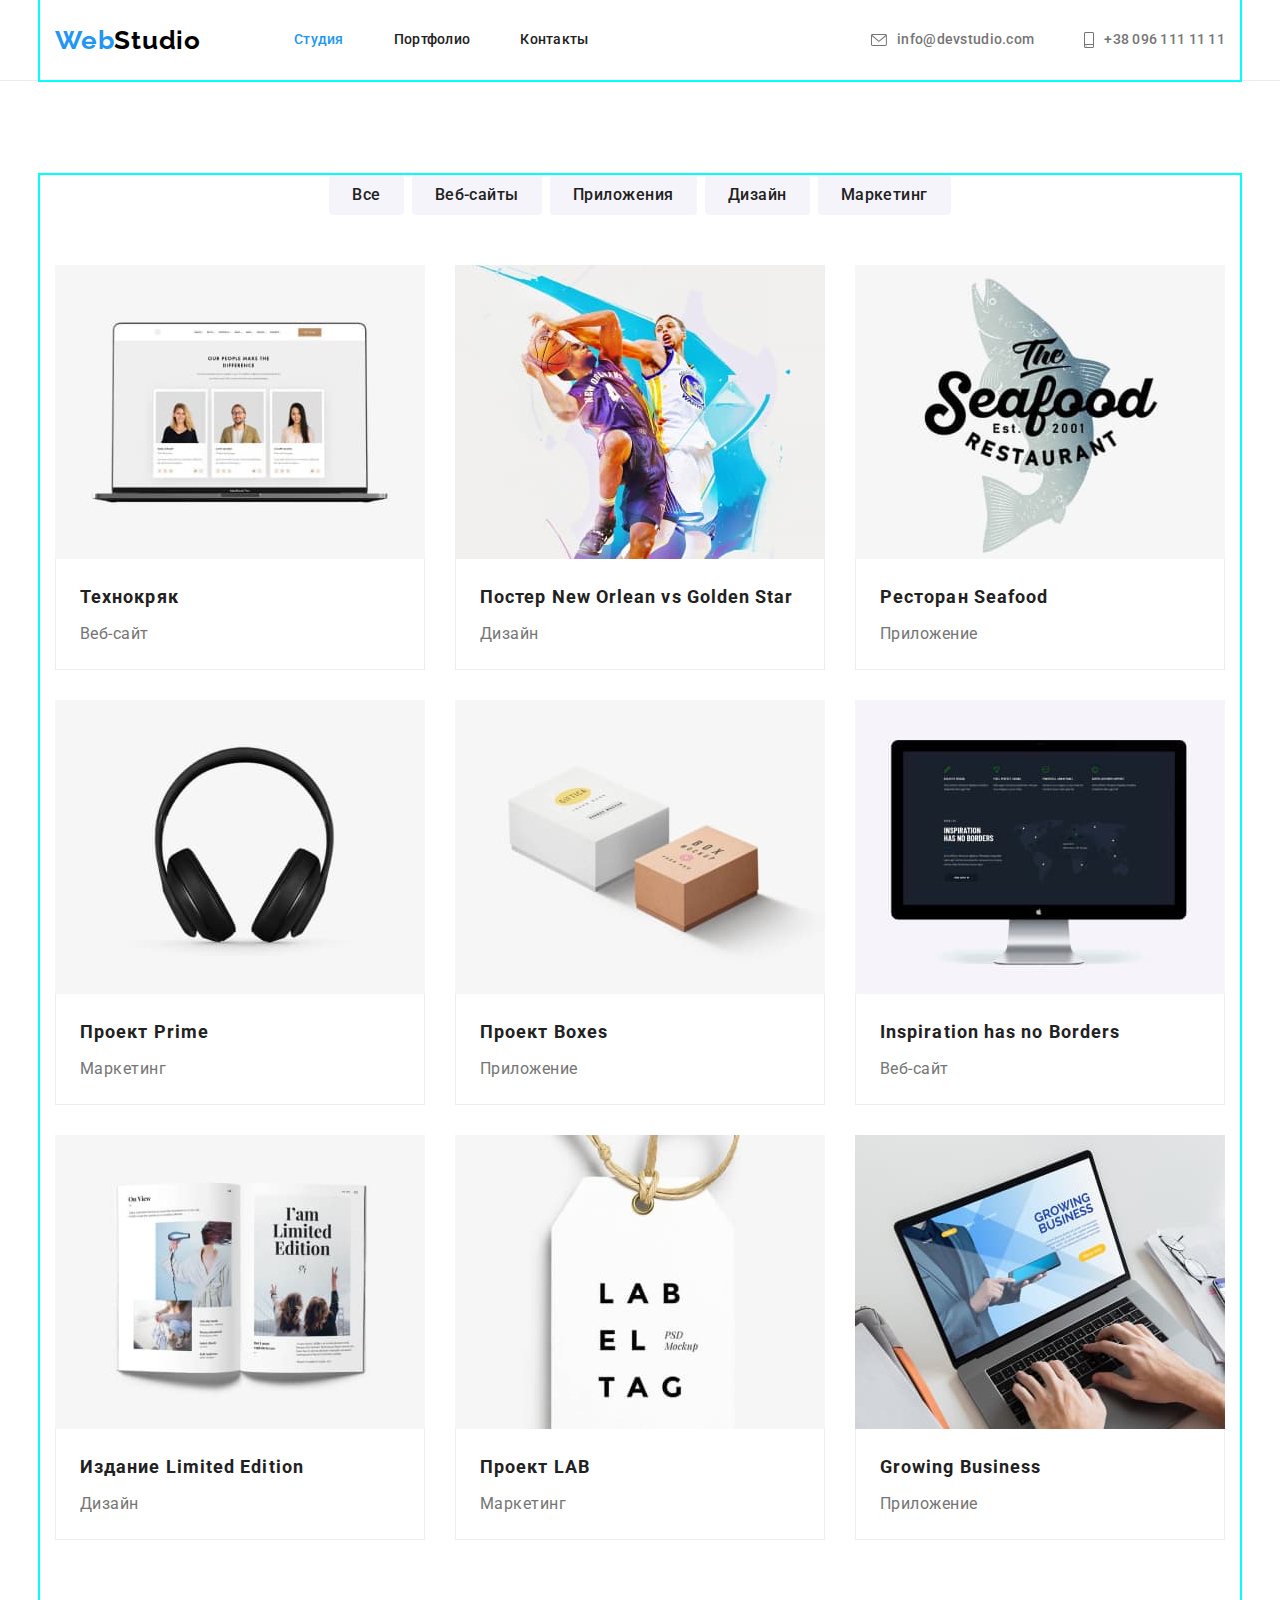
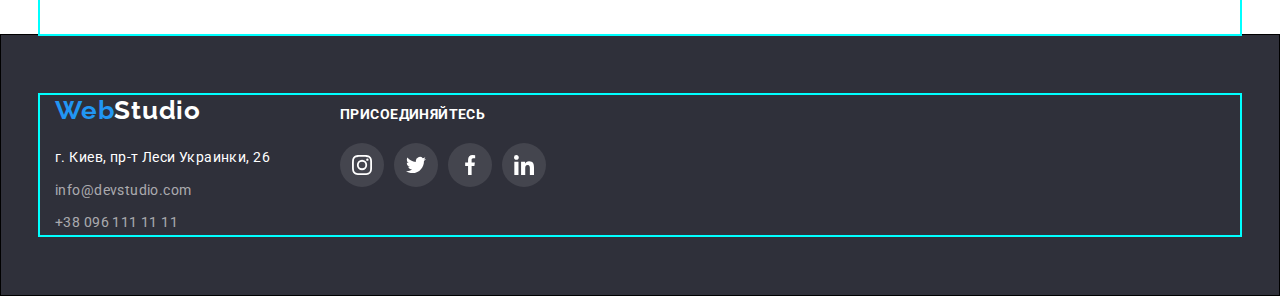
==== portfolio.html @ 5bb13214 "adds files of previous work to the new d / z" ====
<!DOCTYPE html>
<html lang="ru">
  <head>
    <meta charset="UTF-8" />
    <meta name="viewport" content="width=device-width, initial-scale=1.0" />
    <link rel="preconnect" href="https://fonts.gstatic.com" />
    <link
      href="https://fonts.googleapis.com/css2?family=Raleway:wght@700&family=Roboto:wght@400;500;700;900&display=swap"
      rel="stylesheet"
    />
    <link
      rel="stylesheet"
      href="https://cdnjs.cloudflare.com/ajax/libs/modern-normalize/1.0.0/modern-normalize.min.css"
    />
    <link rel="stylesheet" href="./css/style.css" />
    <title>goit-markup-hw-02-portfolio</title>
  </head>
  <body>
    <!--шапка, навигация, адресс-->
    <header class="page-header">
      <div class="container main-nav">
        <nav class="main-nav">
          <a class="logo" href="./index.html">
            <span class="web">Web</span><span class="studio">Studio</span>
          </a>

          <ul class="site-nav list">
            <li class="item">
              <a class="link current" href="./index.html">Студия</a>
            </li>
            <li class="item">
              <a class="link" href="./portfolio.html">Портфолио</a>
            </li>
            <li class="item"><a class="link" href="">Контакты</a></li>
          </ul>
        </nav>
        <address class="address-header">
          <a class="link" href="mailto:info@devstudio.com">
            <svg width="16" height="12">
              <use href="./images/sprite.svg#icon-envelope"></use>
            </svg>
            info@devstudio.com</a
          >
          <a class="link" href="tel:+380961111111">
            <svg width="10" height="16">
              <use href="./images/sprite.svg#icon-smartphone"></use>
            </svg>
            +38 096 111 11 11</a
          >
        </address>
      </div>
    </header>

    <!--основной контейнер-->
    <main>
      <!-- <h1>Портфолио</h1> -->
      <section class="portfolio">
        <!-- фильтры или радио кнопки -->
        <div class="container">
          <ul class="content-selector list">
            <li class="items">
              <button class="filtres" type="button">Все</button>
            </li>
            <li class="items">
              <button class="filtres" type="button">Веб-сайты</button>
            </li>
            <li class="items">
              <button class="filtres" type="button">Приложения</button>
            </li>
            <li class="items">
              <button class="filtres" type="button">Дизайн</button>
            </li>
            <li class="items">
              <button class="filtres" type="button">Маркетинг</button>
            </li>
          </ul>

          <!-- контент -->
          <ul class="content list">
            <li class="item">
              <a href="#">
                <img src="./images/teshnocryc.jpg" alt="Технокряк. Веб-сайт" />
                <div class="card">
                  <h2 class="section-title">Технокряк</h2>
                  <p class="paragraph">Веб-сайт</p>
                </div>
              </a>
            </li>

            <li class="item">
              <a href="#">
                <img
                  src="./images/poster.jpg"
                  alt="Постер New Orlean vs Golden Star. Дизайн"
                />
                <div class="card">
                  <h2 class="section-title">
                    Постер New Orlean vs Golden Star
                  </h2>
                  <p class="paragraph">Дизайн</p>
                </div>
              </a>
            </li>

            <li class="item">
              <a href="#">
                <img
                  src="./images/restaurant.jpg"
                  alt="Ресторан Seafood. Приложение"
                />
                <div class="card">
                  <h2 class="section-title">Ресторан Seafood</h2>
                  <p class="paragraph">Приложение</p>
                </div>
              </a>
            </li>

            <li class="item">
              <a href="#">
                <img src="./images/prime.jpg" alt="Проект Prime. Маркетинг" />
                <div class="card">
                  <h2 class="section-title">Проект Prime</h2>
                  <p class="paragraph">Маркетинг</p>
                </div>
              </a>
            </li>

            <li class="item">
              <a href="#">
                <img src="./images/boxes.jpg" alt="Проект Boxes. Приложение" />
                <div class="card">
                  <h2 class="section-title">Проект Boxes</h2>
                  <p class="paragraph">Приложение</p>
                </div>
              </a>
            </li>

            <li class="item">
              <a href="#">
                <img
                  src="./images/inspiration.jpg"
                  alt="Inspiration has no Borders. Веб-сайт"
                />
                <div class="card">
                  <h2 class="section-title">Inspiration has no Borders</h2>
                  <p class="paragraph">Веб-сайт</p>
                </div>
              </a>
            </li>

            <li class="item">
              <a href="#">
                <img
                  src="./images/limitededition.jpg"
                  alt="Издание Limited Edition. Дизайн"
                />
                <div class="card">
                  <h2 class="section-title">Издание Limited Edition</h2>
                  <p class="paragraph">Дизайн</p>
                </div>
              </a>
            </li>

            <li class="item">
              <a href="#">
                <img src="./images/lab.jpg" alt="Проект LAB. Маркетинг" />
                <div class="card">
                  <h2 class="section-title">Проект LAB</h2>
                  <p class="paragraph">Маркетинг</p>
                </div>
              </a>
            </li>

            <li class="item">
              <a href="#">
                <img
                  src="./images/growing.jpg"
                  alt="Growing Business. Приложение"
                />
                <div class="card">
                  <h2 class="section-title">Growing Business</h2>
                  <p class="paragraph">Приложение</p>
                </div>
              </a>
            </li>
          </ul>
        </div>
      </section>
    </main>

    <!--подвал или footer-->
    <footer class="footer">
      <div class="container">
        <div class="addres-info">
          <nav class="nav-footer">
            <a class="logo-footer" href="./index.html">
              <span class="web-footer">Web</span
              ><span class="studio-footer">Studio</span>
            </a>
          </nav>

          <address class="address-footer">
            <ul class="list">
              <li class="adds-webstudio">г. Киев, пр-т Леси Украинки, 26</li>

              <li>
                <a class="link-footer" href="mailto:info@devstudio.com"
                  >info@devstudio.com
                </a>
              </li>

              <li>
                <a class="link-footer" href="tel:+380961111111"
                  >+38 096 111 11 11</a
                >
              </li>
            </ul>
          </address>
        </div>
        <div class="socials">
          <h3 class="title">присоединяйтесь</h3>
          <ul class="list">
            <li>
              <a href="#">
                <svg width="20" height="20">
                  <use href="./images/sprite.svg#icon-instagram"></use>
                </svg>
              </a>
            </li>
            <li>
              <a href="#">
                <svg width="20" height="20">
                  <use href="./images/sprite.svg#icon-twitter"></use>
                </svg>
              </a>
            </li>
            <li>
              <a href="#">
                <svg width="20" height="20">
                  <use href="./images/sprite.svg#icon-facebook"></use>
                </svg>
              </a>
            </li>
            <li>
              <a href="#">
                <svg width="20" height="20">
                  <use href="./images/sprite.svg#icon-linkedin"></use>
                </svg>
              </a>
            </li>
          </ul>
        </div>
      </div>
    </footer>
  </body>
</html>
---- css/style.css ----
:root {
  --body-color: #ffffff;
  --primary-text-color: #757575;
  --title-text-color: #212121;
  --accent-color: #2196f3;
  --text-logo-color: #000000;
  --button-primary-color-hover: #188ce8;
  --footer-link-color: rgba(255, 255, 255, 0.6);
  --team-back-color: #f5f4fa;
  --bg-footer-color: #2f303a;
  --bg-hero-color: #c4c4c4;
  --hero-overlay-color: rgba(47, 48, 58, 0.4);
  --cliennt-color: #afb1b8;
  --border-color-header: #ececec;
}

/* -----global attributes------- */
html {
  box-sizing: border-box;
}

body {
  background-color: var(--body-color);
  color: var(--primary-text-color);
  font-family: 'Roboto', sans-serif;
  margin: 0;
}

a {
  text-decoration: none;
  color: inherit;
  display: block;
}
address {
  color: inherit;
  font-style: normal;
}

img {
  display: block;
  max-width: 100%;
  height: auto;
}

/* .....утилиты....... */

.list {
  list-style-type: none;
  padding: 0px;
  margin: 0px;
}

.container {
  width: 1200px;
  margin-left: auto;
  margin-right: auto;
  padding-left: 15px;
  padding-right: 15px;
  outline: 2px solid aqua;
}

.visually-hidden {
  position: absolute;
  width: 1px;
  height: 1px;
  margin: -1px;
  border: 0;
  padding: 0;
  clip: rect(0 0 0 0);
  overflow: hidden;
}

/* ....page-header.... */
.page-header {
  background-color: var(--body-color);
  border-bottom: 1px solid var(--border-color-header);
}

/* main-nav */
.main-nav {
  display: flex;
  align-items: center;
  justify-content: space-between;
}

/* ......logo...... */
.logo {
  display: flex;

  font-family: 'Raleway', sans-serif;
  font-weight: 700;
  font-size: 26px;
  line-height: 1.19;
  text-decoration: none;
  letter-spacing: 0.03em;
}

.logo .web {
  color: var(--accent-color);
}

.logo .studio {
  color: var(--text-logo-color);
}

/* ........site-nav........ */

.site-nav .link:hover,
.site-nav .link:focus,
.site-nav .link.current {
  color: var(--accent-color);
}

.site-nav {
  display: flex;
  margin-left: 93px;
}

/* .site-nav .item {
 margin-right: 50px;
} */
/* .site-nav .item:last-child {
  margin-right: 0px;
} */

.site-nav .item + .item {
  margin-left: 50px;
}

.site-nav .link {
  display: block;
  padding-top: 32px;
  padding-bottom: 32px;

  color: var(--title-text-color);
  font-weight: 500;
  font-size: 14px;
  line-height: 1.14;
  letter-spacing: 0.02em;
}

/* .site-nav .link:hover, 
.site-nav .link:focus {
  color: var(--accent-color);
}*/
/* .site-nav .link.current {
  color: var(--accent-color); 
}*/

/* .........address-header......... */

.address-header {
  display: flex;
}

.address-header .link {
  display: flex;
  align-items: center;
  padding-top: 32px;
  padding-bottom: 32px;

  color: var(--primary-text-color);
  font-weight: 500;
  font-size: 14px;
  line-height: 1.14;
  letter-spacing: 0.02em;
}

.address-header .link:not(:last-child) {
  margin-right: 50px;
}

.address-header .link:hover,
.address-header .link:focus {
  color: var(--accent-color);
}
.address-header .link svg {
  margin-right: 10px;
  fill: currentColor;
}

/* .............hero............... */
.hero {
  padding-top: 200px;
  max-width: 1600px;
  height: 600px;
  margin-left: auto;
  margin-right: auto;

  background-color: var(--bg-hero-color);
  background-image: linear-gradient(
      var(--hero-overlay-color),
      var(--hero-overlay-color)
    ),
    url(../images/hero.jpg);
  background-size: cover;
  background-repeat: no-repeat;
  background-position: center;

  border: 1px solid #000000;
  box-sizing: border-box;
  box-shadow: 0px 4px 4px rgba(0, 0, 0, 0.25);

  text-align: center;
}

.hero-title {
  margin-top: 0px;
  margin-bottom: 30px;

  color: var(--body-color);
  font-weight: 900;
  font-size: 44px;
  line-height: 1.36;

  letter-spacing: 0.06em;
  text-transform: uppercase;
}

/* ...........Button........... */
.button-primary {
  min-width: 200px;

  background-color: var(--accent-color);
  box-shadow: 0px 4px 4px rgba(0, 0, 0, 0.15);
  border-radius: 4px;
  color: var(--body-color);

  font-weight: 700;
  font-size: 16px;
  line-height: 1.9;

  align-items: center;
  text-align: center;
  letter-spacing: 0.06em;

  border: 1px solid transparent;
  padding: 10px 32px;
  display: inline-block;
}

.button-primary:hover,
.button-primary:focus {
  background-color: var(--body-color);
  color: var(--title-text-color);
}

/* ..........Section.......... */
/* .section {
  padding-top: 94px;
  padding-bottom: 94px;
} */

.section .section-title {
  color: var(--title-text-color);
  font-weight: 700;
  font-size: 36px;
  line-height: 1.16;
  text-align: center;
  letter-spacing: 0.03em;

  margin-top: 0px;
  margin-bottom: 50px;
}

.section-team {
  background-color: var(--team-back-color);
  padding-bottom: 94px;
}

.features {
  padding-top: 94px;
  padding-bottom: 94px;
}

.work {
  padding-top: 0px;
  padding-bottom: 94px;
}
.clients-section {
  padding-top: 94px;
  padding-bottom: 94px;
}

/* ...........features............*/
.feature-list {
  display: flex;
}

.feature-list .items {
  width: 270px;
}

.feature-list .items + .items {
  margin-left: 30px;
}

.feature-list .title {
  margin-top: 0px;
  margin-bottom: 10px;

  color: var(--title-text-color);
  font-weight: 700;
  font-size: 14px;
  line-height: 1.14;
  letter-spacing: 0.03em;
  text-transform: uppercase;
}

.feature-list .paragraph {
  margin-top: 0px;
  margin-bottom: 0px;
  font-weight: 400;
  font-size: 14px;
  line-height: 1.71;
  letter-spacing: 0.03em;
}

.feature-list .thumb {
  margin-top: 0px;
  margin-bottom: 30px;
  height: 120px;
  width: 270px;
  border-radius: 4px;
  background-color: var(--team-back-color);
}
.feature-list .thumb svg {
  margin: 25px 100px;
}

/* ::before-общий */
/* .feature-list .items::before {
  content: '';
  display: block;
  height: 120px;
  outline: 1px solid red;
  background-size: contain;
  background-repeat: no-repeat;
  background-position: center;
 margin-bottom: 30px;
  background: #f5f4fa;
  border-radius: 4px;
}
.icon-antenna::before {
  background-image: url();
}
.icon-clock::before {
  background-image: url();
}
.icon-diagram::before {
  background-image: url();
}
.icon-astronaut::before {
  background-image: url();
}  */

/* альтернатива без доп.класса*/
/* .feature-list .items:nth-child(1)::before {
  background-image: url();
}
.feature-list .items:nth-child(2)::before {
  background-image: url();
} */

/* чем мы занимаемся */
.desc {
  display: flex;
}

.desc .item + .item {
  margin-left: 30px;
}

/* .........our-team........... */

.section-team .team {
  display: flex;
}

.team .item + .item {
  margin-left: 30px;
}

.caption {
  padding-top: 94px;
}
.team .item {
  box-shadow: 0px 1px 3px rgba(0, 0, 0, 0.12), 0px 1px 1px rgba(0, 0, 0, 0.14),
    0px 2px 1px rgba(0, 0, 0, 0.2);
  border-radius: 0px 0px 4px 4p;
  background-color: var(--body-color);
}

.item .photo {
  margin-bottom: 30px;
}

.section-team .name {
  color: var(--title-text-color);
  font-weight: 500;
  font-size: 16px;
  line-height: 1.18;
  text-align: center;
  letter-spacing: 0.03em;

  margin-top: 0px;
  margin-bottom: 10px;
}

.section-team .profession {
  font-weight: 400;
  font-size: 16px;
  line-height: 1.18;
  text-align: center;
  letter-spacing: 0.03em;

  margin-top: 0px;
  margin-bottom: 30px;
}

.section-team .socials {
  display: flex;
  justify-content: center;
  margin-bottom: 30px;
}
.section-team .socials .list {
  display: flex;
}

.section-team .socials li:not(:last-child) {
  margin-right: 10px;
}

.section-team .socials a {
  display: flex;
  justify-content: center;
  align-items: center;
  width: 44px;
  height: 44px;
  border-radius: 50%;
  fill: var(--cliennt-color);
  /* background-color: var(--body-color); */
}

.section-team .socials a:hover,
.section-team .socials a:focus {
  fill: var(--body-color);
  background-color: var(--accent-color);
}

/* ....Regular-clients.... */

.clients-section .list {
  display: flex;
}

.list .icon a {
  fill: var(--cliennt-color);
  border: 1px solid #afb1b8;

  box-sizing: border-box;

  border-radius: 4px;
  width: 100%;
  height: 90px;
  margin: 0px;

  display: flex;
  justify-content: center;
  align-items: center;
}

.list .icon {
  display: flex;
  width: calc((100% - 150px) / 6);
}

.list .icon:not(:last-child) {
  margin-right: 30px;
}

.list .icon a:hover,
.list .icon a:focus {
  fill: var(--accent-color);
  border: 1px solid var(--accent-color);
}

/* =======footer======= */

.footer {
  padding-top: 60px;
  padding-bottom: 60px;

  background-color: var(--bg-footer-color);
  border: 1px solid #000000;
  box-sizing: border-box;
  box-shadow: 0px 4px 4px rgba(0, 0, 0, 0.25);
}

/* .address-footer {
  margin-top: 0px;
  margin-bottom: 60px;
}
.footer .list {
  margin-top: 0px;
  margin-bottom: 0px;
} */

.nav-footer {
  margin-top: 0px;
  margin-bottom: 20px;
}

.adds-webstudio {
  color: var(--body-color);
  font-weight: 400;
  font-size: 14px;
  line-height: 1.71;
  letter-spacing: 0.03em;
}
.link-footer {
  font-weight: 400;
  font-size: 14px;
  line-height: 1.71;
  letter-spacing: 0.03em;
  color: rgba(255, 255, 255, 0.6);
}

.address-footer .list li:not(:last-child) {
  margin-bottom: 9px;
}

.link-footer:focus,
.link-footer:hover {
  color: var(--accent-color);
}

.logo-footer {
  font-family: 'Raleway', sans-serif;
  font-weight: 700;
  font-size: 26px;
  line-height: 1.19;
  text-decoration: none;
  letter-spacing: 0.03em;
}

.web-footer {
  color: var(--accent-color);
}

.studio-footer {
  color: var(--body-color);
}

.addres-info {
  margin-right: 70px;
  max-width: 230px;
}

.footer .socials {
  margin: 0px;
  width: 206px;
  height: 80px;
}

.footer .container {
  display: flex;
  align-items: baseline;
  /* height: 252px; */
}

.socials .title {
  font-style: normal;
  font-weight: 700;
  font-size: 14px;
  line-height: 1.14;
  letter-spacing: 0.03em;
  text-transform: uppercase;

  color: var(--body-color);

  margin-top: 0px;
  margin-bottom: 20px;
}

.footer .socials .list {
  display: flex;
}

.footer .socials li:not(:last-child) {
  margin-right: 10px;
}

.footer .socials a {
  display: flex;
  justify-content: center;
  align-items: center;
  width: 44px;
  height: 44px;
  border-radius: 50%;
  fill: var(--body-color);
  background: rgba(255, 255, 255, 0.1);
}

.footer .socials a:hover,
.footer .socials a:focus {
  background-color: var(--accent-color);
}

/*---------- finish------------ */

/* ---------СТИЛИ ПОРТФОЛИО-------------- */
/* .........фильтры или радио кнопки....... */

.filtres {
  color: var(--title-text-color);
  background-color: var(--team-back-color);

  font-weight: 500;
  font-size: 16px;
  line-height: 1.62;
  letter-spacing: 0.03em;

  border-radius: 4px;
  padding: 6px 22px;
  display: inline-block;
  border: 1px solid transparent;

  align-items: center;
  text-align: center;

  min-width: 73px;
}

.content-selector .items + .items {
  margin-left: 8px;
}

/* ........контент портфолио....... */

.portfolio {
  margin: 0px;
  padding-top: 94px;
  padding-bottom: 0px;
}

.content-selector {
  display: flex;
  align-items: center;
  justify-content: center;

  margin-bottom: 50px;
  min-width: 611px;
}

.content-selector .filtres:hover,
.content-selector .filtres:focus,
.content-selector .filtres:active {
  color: var(--body-color);
  background-color: var(--accent-color);
  cursor: pointer;
}

.portfolio .section-title {
  margin-top: 0px;
  margin-bottom: 4px;

  font-weight: 700;
  font-size: 18px;
  line-height: 2;

  letter-spacing: 0.06em;

  color: var(--title-text-color);
}

.portfolio .paragraph {
  margin-top: 0px;
  margin-bottom: 0px;

  font-weight: 400;
  font-size: 16px;
  line-height: 1.87;

  letter-spacing: 0.03em;
}

.portfolio .content {
  display: flex;
  flex-wrap: wrap;
  justify-content: space-between;
}

.portfolio .item {
  width: 370px;

  margin-bottom: 30px;
  margin-right: 30px;
}
/* .content .item:not(:nth-child(3n)) {
  margin-right: 30px;
} */

.content .item:nth-child(3n) {
  margin-right: 0px;
}

.content .item:nth-last-child(-n + 3) {
  margin-bottom: 94px;
}
.content .item:hover,
.content .item:focus {
  /* color: var(--accent-color); */
  cursor: pointer;
  box-shadow: 0px 1px 1px rgba(0, 0, 0, 0.12), 0px 4px 4px rgba(0, 0, 0, 0.06),
    1px 4px 6px rgba(0, 0, 0, 0.16);
}

/* ......альтернатива-1........ */

/* .content .item:not(:nth-child(3n)) {
  margin-right: 30px;
}
.content .item:not(:nth-last-child(-n + 3)) {
  margin-bottom: 30px;
} */

/* ......альтернатива-2...... */

/* .content .item + .item {
  margin-left: 30px;
}
.content .item:nth-child(3n + 1) {
  margin-left: 0px;
}
.content .item:nth-last-child(-n + 3) {
  margin-bottom: 94px;
} */
/* .content .item:not(:nth-last-child(-n + 3)) {
  margin-bottom: 30px;
} */

.content .card {
  background-color: var(--body-color);
  border-right: 1px solid #eeeeee;
  border-bottom: 1px solid #eeeeee;
  border-left: 1px solid #eeeeee;
  box-sizing: border-box;

  width: 370px;

  padding-left: 24px;
  padding-right: 24px;
  padding-top: 20px;
  padding-bottom: 20px;
}
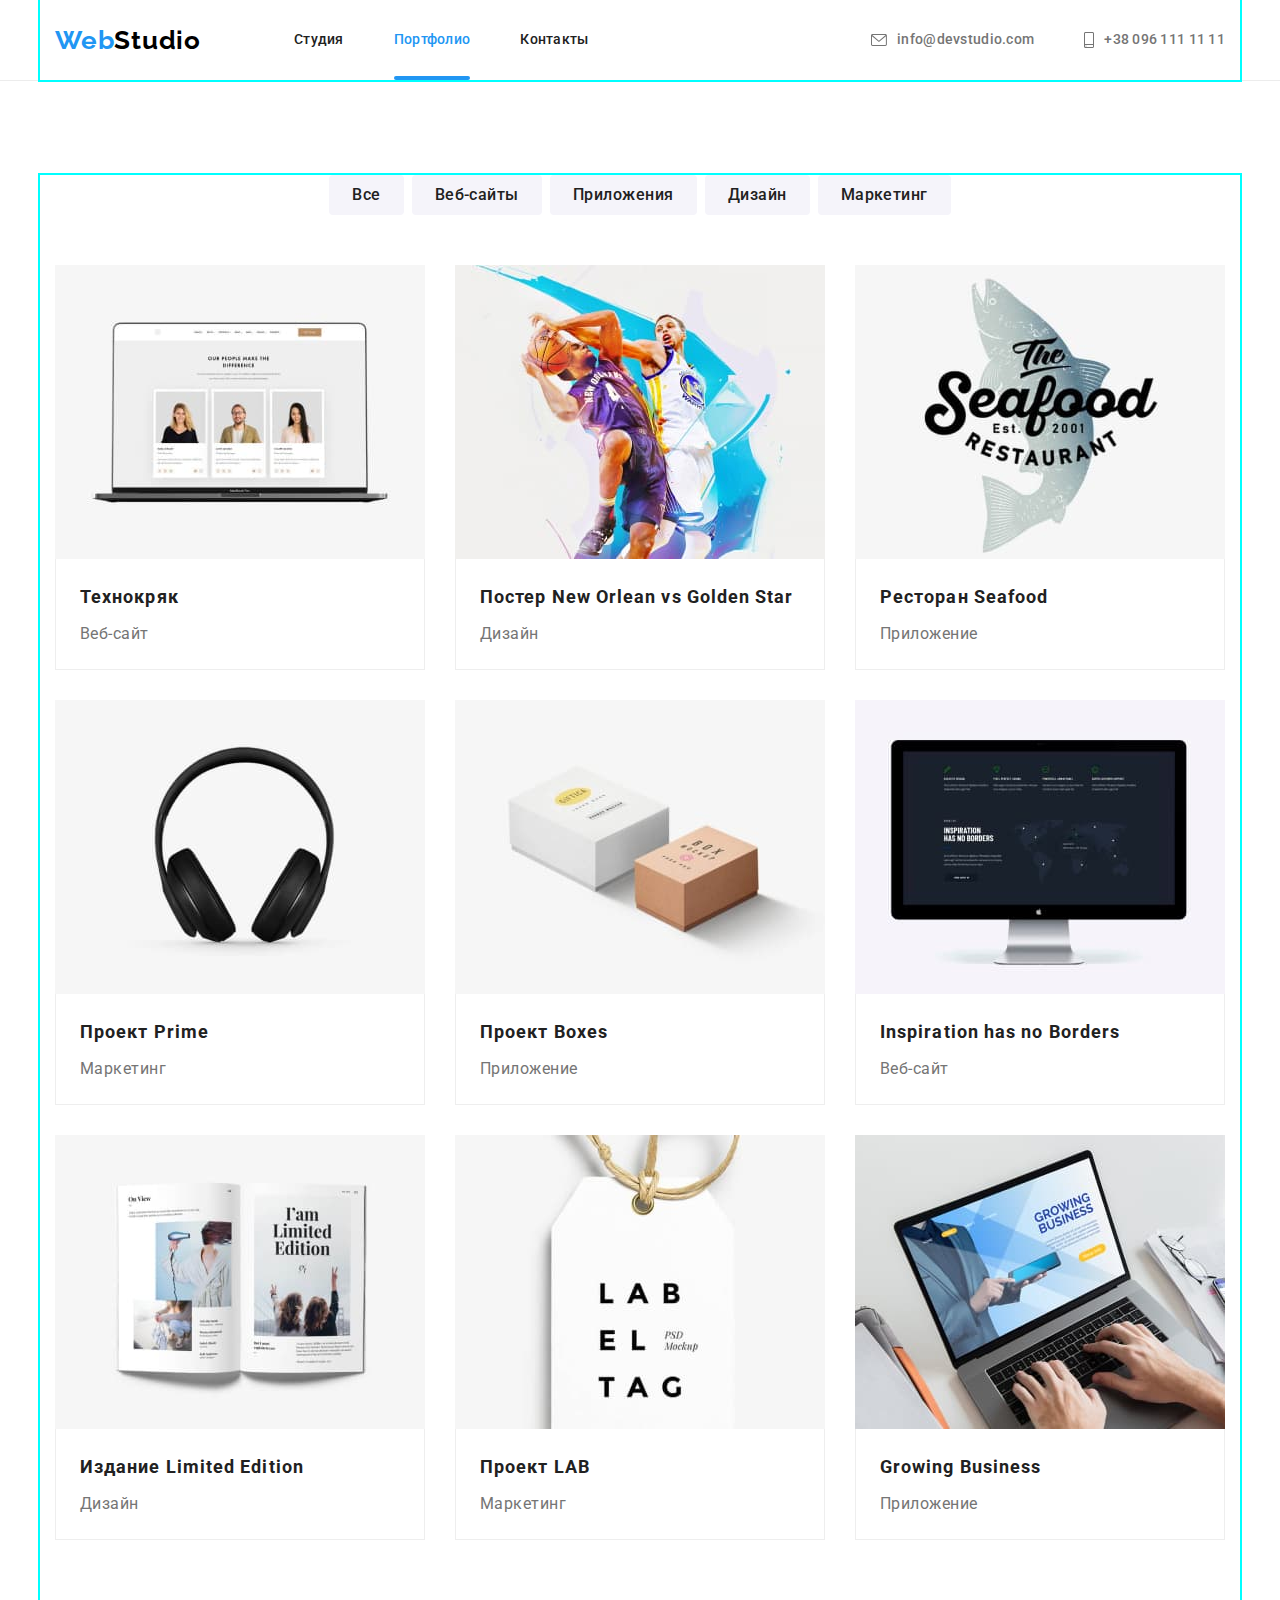
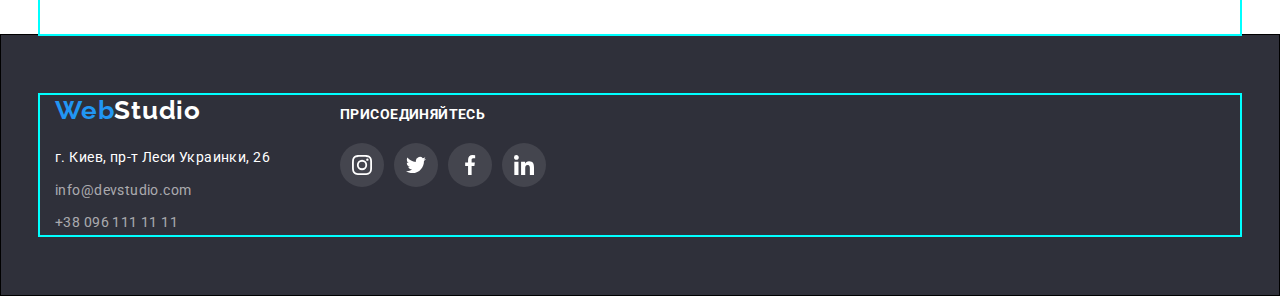
==== commit a7a2bca0: "adds hover to the current link + changes common css" ====
--- a/portfolio.html
+++ b/portfolio.html
@@ -26,10 +26,10 @@
 
           <ul class="site-nav list">
             <li class="item">
-              <a class="link current" href="./index.html">Студия</a>
-            </li>
-            <li class="item">
-              <a class="link" href="./portfolio.html">Портфолио</a>
+              <a class="link" href="./index.html">Студия</a>
+            </li>
+            <li class="item">
+              <a class="link current" href="./portfolio.html">Портфолио</a>
             </li>
             <li class="item"><a class="link" href="">Контакты</a></li>
           </ul>
--- a/css/style.css
+++ b/css/style.css
@@ -1,3 +1,10 @@
+/**********************************************
+***** ПРИВИЛО - порядок записи css свойств*****
+1*position-позиционирование;
+2*геометрия-высота, ширина, отступ;
+3*текст-шрифт, жирность, центрирование и т.д;
+4*оформление-цвет;
+***********************************************/
 :root {
   --body-color: #ffffff;
   --primary-text-color: #757575;
@@ -12,6 +19,11 @@
   --hero-overlay-color: rgba(47, 48, 58, 0.4);
   --cliennt-color: #afb1b8;
   --border-color-header: #ececec;
+  --modal-bg-color-overlay: rgba(0, 0, 0, 0.2);
+  --modal-vector-close-color: #000000;
+  --overlay-section-work-color: rgba(47, 48, 58, 0.8);
+  --time-distribution-function: cubic-bezier(0.4, 0, 0.2, 1);
+  --transition-time: 250ms;
 }
 
 /* -----global attributes------- */
@@ -128,6 +140,7 @@
 }
 
 .site-nav .link {
+  position: relative;
   display: block;
   padding-top: 32px;
   padding-bottom: 32px;
@@ -137,15 +150,31 @@
   font-size: 14px;
   line-height: 1.14;
   letter-spacing: 0.02em;
-}
-
-/* .site-nav .link:hover, 
-.site-nav .link:focus {
-  color: var(--accent-color);
-}*/
-/* .site-nav .link.current {
-  color: var(--accent-color); 
-}*/
+
+  transition: color var(--transition-time) var(--time-distribution-function);
+}
+.site-nav .link::after {
+  content: '';
+  position: absolute;
+  display: block;
+  opacity: 0;
+
+  bottom: 0;
+
+  width: 100%;
+  height: 4px;
+  border-radius: 2px;
+
+  background-color: var(--accent-color);
+
+  transition: opacity var(--transition-time) var(--time-distribution-function);
+}
+
+.site-nav .link:hover::after,
+.site-nav .link:focus::after,
+.site-nav .link.current::after {
+  opacity: 1;
+}
 
 /* .........address-header......... */
 
@@ -207,6 +236,8 @@
 .hero-title {
   margin-top: 0px;
   margin-bottom: 30px;
+  margin-left: auto;
+  margin-right: auto;
 
   color: var(--body-color);
   font-weight: 900;
@@ -220,6 +251,7 @@
 /* ...........Button........... */
 .button-primary {
   min-width: 200px;
+  min-height: 50px;
 
   background-color: var(--accent-color);
   box-shadow: 0px 4px 4px rgba(0, 0, 0, 0.15);
@@ -243,6 +275,77 @@
 .button-primary:focus {
   background-color: var(--body-color);
   color: var(--title-text-color);
+}
+
+.backdrop {
+  position: fixed;
+  z-index: 1;
+  top: 0;
+  left: 0;
+  width: 100%;
+  height: 100%;
+
+  background-color: var(--modal-bg-color-overlay);
+  opacity: 1;
+  transition: opacity var(--transition-time) var(--time-distribution-function);
+}
+
+.backdrop.is-hidden {
+  opacity: 0;
+  pointer-events: none;
+}
+/* opacity- анемируемое свойство */
+
+.modal {
+  position: absolute;
+  top: 50%;
+  left: 50%;
+  transform: translate(-50%, -50%) scale(1);
+
+  width: 528px;
+  height: 581px;
+
+  margin: 0;
+  padding: 0;
+
+  background-color: var(--body-color);
+  box-shadow: 0px 1px 3px rgba(0, 0, 0, 0.12), 0px 1px 1px rgba(0, 0, 0, 0.14),
+    0px 2px 1px rgba(0, 0, 0, 0.2);
+  border-radius: 4px;
+
+  opacity: 1;
+  transition: transform var(--transition-time) var(--time-distribution-function);
+}
+
+/* transform: translate - анемируемое свойство */
+
+.modal button {
+  position: absolute;
+  display: flex;
+
+  justify-content: center;
+  align-items: center;
+
+  padding: 6px;
+  top: 8px;
+  right: 8px;
+  width: 30px;
+  height: 30px;
+  border-radius: 50%;
+
+  fill: var(--modal-vector-close-color);
+  background-color: var(--body-color);
+
+  border: 1px solid rgba(0, 0, 0, 0.1);
+  box-sizing: border-box;
+
+  transition: var(--transition-time) var(--time-distribution-function);
+}
+
+.modal button:hover,
+.modal button:focus {
+  fill: var(--accent-color);
+  cursor: pointer;
 }
 
 /* ..........Section.......... */
@@ -362,13 +465,37 @@
   background-image: url();
 } */
 
-/* чем мы занимаемся */
+/************** чем мы занимаемся ************/
 .desc {
+  position: relative;
   display: flex;
 }
 
 .desc .item + .item {
   margin-left: 30px;
+}
+
+.desc .overlay {
+  position: absolute;
+  display: flex;
+  justify-content: center;
+  align-items: center;
+  bottom: 0px;
+  width: 370px;
+  height: 70px;
+
+  background-color: var(--overlay-section-work-color);
+}
+
+.desc h3 {
+  font-weight: 700;
+  font-size: 14px;
+  line-height: 1.14;
+  text-align: center;
+  letter-spacing: 0.03em;
+  text-transform: uppercase;
+  color: var(--body-color);
+  margin: 0;
 }
 
 /* .........our-team........... */
@@ -754,3 +881,11 @@
   padding-top: 20px;
   padding-bottom: 20px;
 }
+
+/* Технокряк это современная площадка распространения коронавируса. Компании используют эту платформу для цифрового шпионажа и атак на защищённые сервера конкурентов.
+background: #2196F3;
+border-radius: 2px;
+width: 78px;
+height: 4px;
+
+*/
